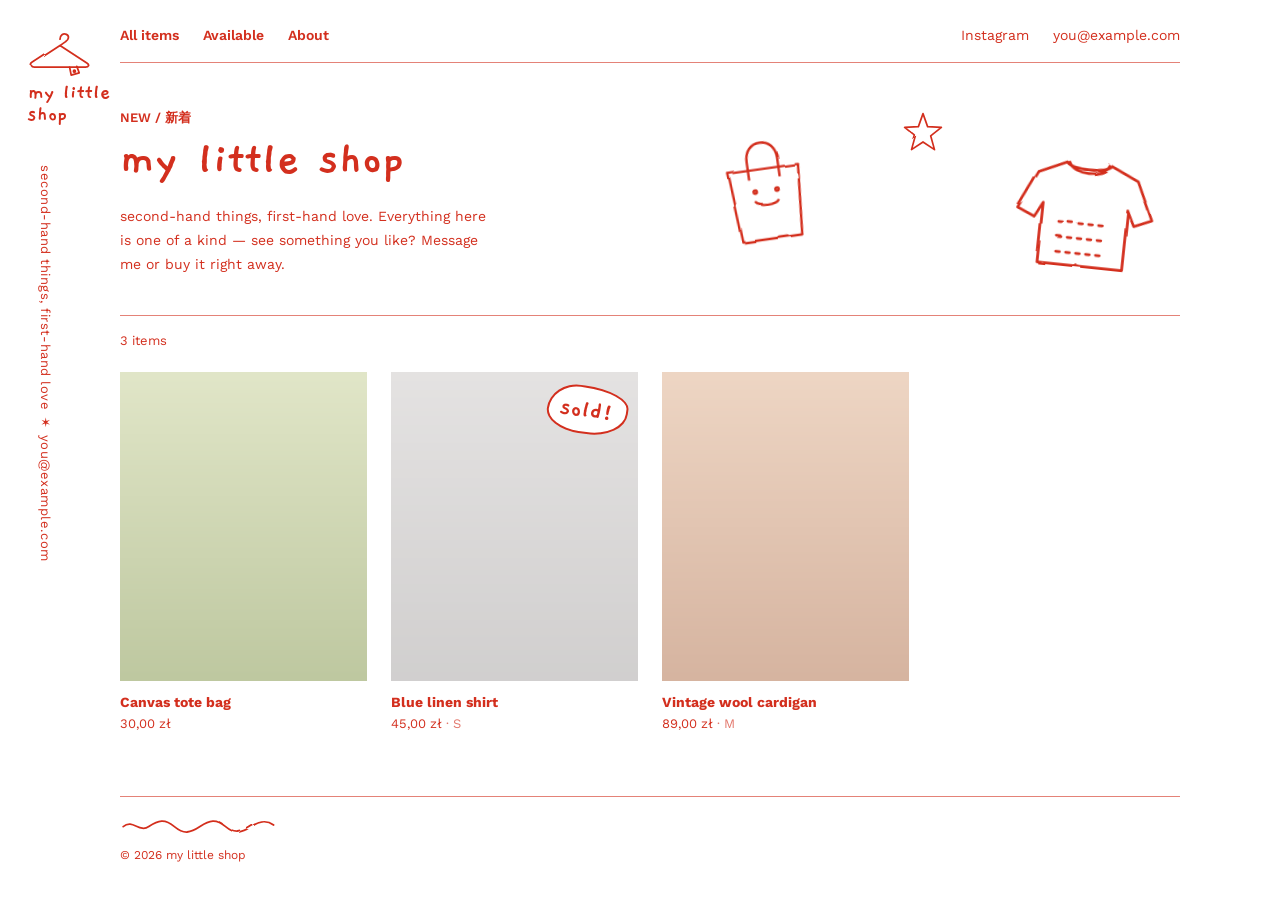
==== index.html @ 4aa9c5c6 "Doodle shop: static site with GitHub-powered admin Co-Authored-By: Claude Opus 5.5 <noreply@anthropi" ====
<!doctype html>
<html lang="en">
<head>
<meta charset="utf-8">
<meta name="viewport" content="width=device-width,initial-scale=1">
<title>my little shop</title>
<link rel="preconnect" href="https://fonts.googleapis.com">
<link href="https://fonts.googleapis.com/css2?family=Gaegu:wght@400;700&family=Work+Sans:wght@400;600;700&display=swap" rel="stylesheet">
<link rel="stylesheet" href="style.css">
<script type="module" src="app.js"></script>
</head>
<body data-page="home"></body>
</html>
---- style.css ----
:root {
  --red: #d32f1e;
  --red-soft: #f6d8d3;
  --bg: #fff;
  --ink: var(--red);
  --hand: 'Gaegu', cursive;
  --sans: 'Work Sans', system-ui, sans-serif;
}

* { box-sizing: border-box; }
html { background: var(--bg); }
body {
  margin: 0;
  font-family: var(--sans);
  font-size: 14px;
  line-height: 1.7;
  color: var(--ink);
  background: var(--bg);
  display: grid;
  grid-template-columns: 120px 1fr;
}
a { color: inherit; text-decoration: none; }
a:hover { text-decoration: underline; text-underline-offset: 3px; }
img { max-width: 100%; display: block; }
h1 { font-size: 20px; font-weight: 700; margin: .2em 0 .6em; line-height: 1.3; }
h3 { font-size: 14px; font-weight: 700; margin: 12px 0 2px; line-height: 1.35; }
.muted { opacity: .65; font-weight: 400; }
.kicker { font-size: 13px; margin: 0; font-weight: 600; }

/* thin red rule, like the reference site */
.rule { height: 1px; background: var(--red); opacity: .6; margin: 14px 0; }

/* ---------- side column with logo + vertical text ---------- */
.side { padding: 28px 0 0 28px; position: sticky; top: 0; height: 100vh; }
.logo { display: flex; flex-direction: column; align-items: flex-start; gap: 2px; }
.logo:hover { text-decoration: none; }
.logo span { font-family: var(--hand); font-size: 22px; font-weight: 700; line-height: 1; }
.logo-mark { width: 64px; }
.vertical {
  writing-mode: vertical-rl;
  margin: 40px 0 0 6px;
  font-size: 13px;
  letter-spacing: .04em;
}

/* ---------- top nav ---------- */
.wrap { padding: 24px 40px 40px 0; max-width: 1100px; width: 100%; }
.top { display: flex; gap: 24px; flex-wrap: wrap; font-weight: 600; font-size: 14px; align-items: center; }
.top .spacer { flex: 1; }
.top a:last-child, .top a[href^="https://instagram"] { font-weight: 400; }
.adminbar { display: flex; gap: 16px; align-items: center; background: var(--red); color: #fff; padding: 6px 14px; font-size: 13px; }
.adminbar form { margin-left: auto; }
.adminbar button { background: none; border: 0; color: #fff; font: inherit; cursor: pointer; }

/* ---------- hero ---------- */
.hero { display: grid; grid-template-columns: 1fr 1fr; gap: 40px; align-items: center; padding: 30px 0 10px; }
.hero h1 { font-family: var(--hand); font-size: 48px; font-weight: 700; margin: 0 0 8px; }
.hero p { max-width: 42ch; }
.hero-doodles { position: relative; height: 180px; }
.hero-doodles .doodle { position: absolute; }
.hero-doodles .bag { width: 110px; left: 8%; top: 20px; transform: rotate(-8deg); }
.hero-doodles .star { width: 46px; left: 45%; top: 0; animation: spin 14s linear infinite; }
.hero-doodles .sweater { width: 150px; right: 4%; top: 40px; transform: rotate(6deg); }
@keyframes spin { to { transform: rotate(360deg); } }

.count { font-size: 13px; margin: 0 0 20px; }

/* ---------- product grid ---------- */
.grid { display: grid; grid-template-columns: repeat(auto-fill, minmax(200px, 1fr)); gap: 40px 24px; }
.card:hover { text-decoration: none; }
.card:hover h3 { text-decoration: underline; text-underline-offset: 3px; }
.thumb { position: relative; aspect-ratio: 4 / 5; background: #f7f3f2; overflow: hidden; }
.thumb img { width: 100%; height: 100%; object-fit: cover; transition: transform .4s; }
.card:hover .thumb img { transform: scale(1.03); }
.card.sold .thumb img { filter: grayscale(1) opacity(.55); }
.price { margin: 0; font-size: 13px; }
.price.big { font-size: 18px; font-weight: 600; margin-bottom: 12px; }
.noimg { display: grid; place-items: center; height: 100%; }
.noimg .doodle { width: 50%; opacity: .5; }
.noimg.big { aspect-ratio: 4/5; background: #f7f3f2; }

/* hand-lettered "sold!" stamp */
.stamp {
  position: absolute; top: 14px; right: 10px;
  font-family: var(--hand); font-weight: 700; font-size: 26px;
  color: var(--red); background: #fff; border: 2px solid var(--red);
  padding: 0 12px; border-radius: 40% 60% 50% 45% / 60% 40% 55% 45%;
  transform: rotate(8deg);
}
.stamp.inline { position: static; display: inline-block; margin-bottom: 8px; }

/* ---------- item page ---------- */
.crumbs { font-size: 13px; margin: 0 0 20px; }
.item { display: grid; grid-template-columns: 1.2fr 1fr; gap: 48px; }
.gallery { display: grid; gap: 12px; }
.info { position: sticky; top: 24px; align-self: start; }
.info dl { display: grid; grid-template-columns: max-content 1fr; gap: 2px 16px; margin: 0 0 16px; font-size: 13px; }
.info dt { font-weight: 600; }
.info dd { margin: 0; }
.desc { border-top: 1px solid var(--red); padding-top: 14px; }
.buy { display: flex; flex-wrap: wrap; gap: 10px; margin: 20px 0 8px; }
.note { font-family: var(--hand); font-size: 18px; display: flex; align-items: center; gap: 6px; line-height: 1.3; }
.note .arrow { width: 36px; flex: none; }

/* ---------- buttons ---------- */
.btn {
  display: inline-block; font: 600 14px var(--sans); padding: 9px 18px;
  border: 1.5px solid var(--red); color: var(--red); background: #fff; cursor: pointer;
}
.btn:hover { text-decoration: none; background: var(--red-soft); }
.btn.solid { background: var(--red); color: #fff; }
.btn.solid:hover { background: #b0251a; }
.btn.ghost { border-style: dashed; }

/* ---------- forms / admin ---------- */
.form { max-width: 620px; display: grid; gap: 16px; }
.form.narrow { max-width: 340px; margin: 40px 0; }
.form label { display: grid; gap: 4px; font-weight: 600; font-size: 13px; }
.form input, .form select, .form textarea {
  font: 400 14px var(--sans); color: #222; padding: 9px 10px;
  border: 1.5px solid var(--red); border-radius: 0; background: #fff;
}
.form input:focus, .form select:focus, .form textarea:focus { outline: 3px solid var(--red-soft); }
.form .row { display: grid; grid-template-columns: 1fr 1fr; gap: 16px; }
.form .btn { justify-self: start; }
.thumbs { display: flex; gap: 10px; flex-wrap: wrap; }
.thumbpick { width: 90px; font-weight: 400 !important; }
.thumbpick img { aspect-ratio: 1; object-fit: cover; }
.error { background: var(--red); color: #fff; padding: 6px 10px; }

table.admin { width: 100%; border-collapse: collapse; font-size: 13px; margin-top: 20px; }
table.admin th { text-align: left; font-weight: 600; border-bottom: 1px solid var(--red); padding: 6px 8px; }
table.admin td { border-bottom: 1px solid var(--red-soft); padding: 8px; vertical-align: middle; }
table.admin img { width: 48px; height: 60px; object-fit: cover; }
table.admin select { font: inherit; color: var(--red); border: 1px solid var(--red); padding: 2px 4px; }
.actions { display: flex; gap: 12px; }
form.inline { display: inline; margin: 0; }
button.link { background: none; border: 0; color: inherit; font: inherit; padding: 0; cursor: pointer; text-decoration: underline; }

.empty { text-align: center; padding: 60px 0; font-family: var(--hand); font-size: 22px; }
.empty .doodle { width: 140px; margin: 0 auto 10px; }
.prose { max-width: 60ch; }
.prose .sweater { width: 140px; margin-top: 20px; transform: rotate(-5deg); }

footer { margin-top: 60px; font-size: 12px; }
footer .squiggle { width: 160px; display: block; margin: 20px 0 4px; }

/* ---------- phones ---------- */
@media (max-width: 760px) {
  body { display: block; }
  .side { position: static; height: auto; padding: 16px 16px 0; }
  .logo { flex-direction: row; align-items: center; gap: 8px; }
  .logo-mark { width: 44px; }
  .vertical { display: none; }
  .wrap { padding: 12px 16px 32px; }
  .top { gap: 14px; }
  .top .spacer, .top a[href^="mailto"] { display: none; }
  .hero { grid-template-columns: 1fr; gap: 0; padding-top: 10px; }
  .hero h1 { font-size: 38px; }
  .hero-doodles { height: 130px; }
  .hero-doodles .bag { width: 80px; }
  .hero-doodles .sweater { width: 110px; }
  .grid { grid-template-columns: 1fr 1fr; gap: 28px 14px; }
  .item { grid-template-columns: 1fr; gap: 24px; }
  .info { position: static; }
  .form .row { grid-template-columns: 1fr; }
}

/* ---------- admin extras ---------- */
.steps { margin: 0; padding-left: 20px; }
.flash { font-family: var(--hand); font-size: 20px; border: 2px dashed var(--red); padding: 6px 14px; display: inline-block; }
.adminlinks { display: flex; align-items: center; gap: 20px; }
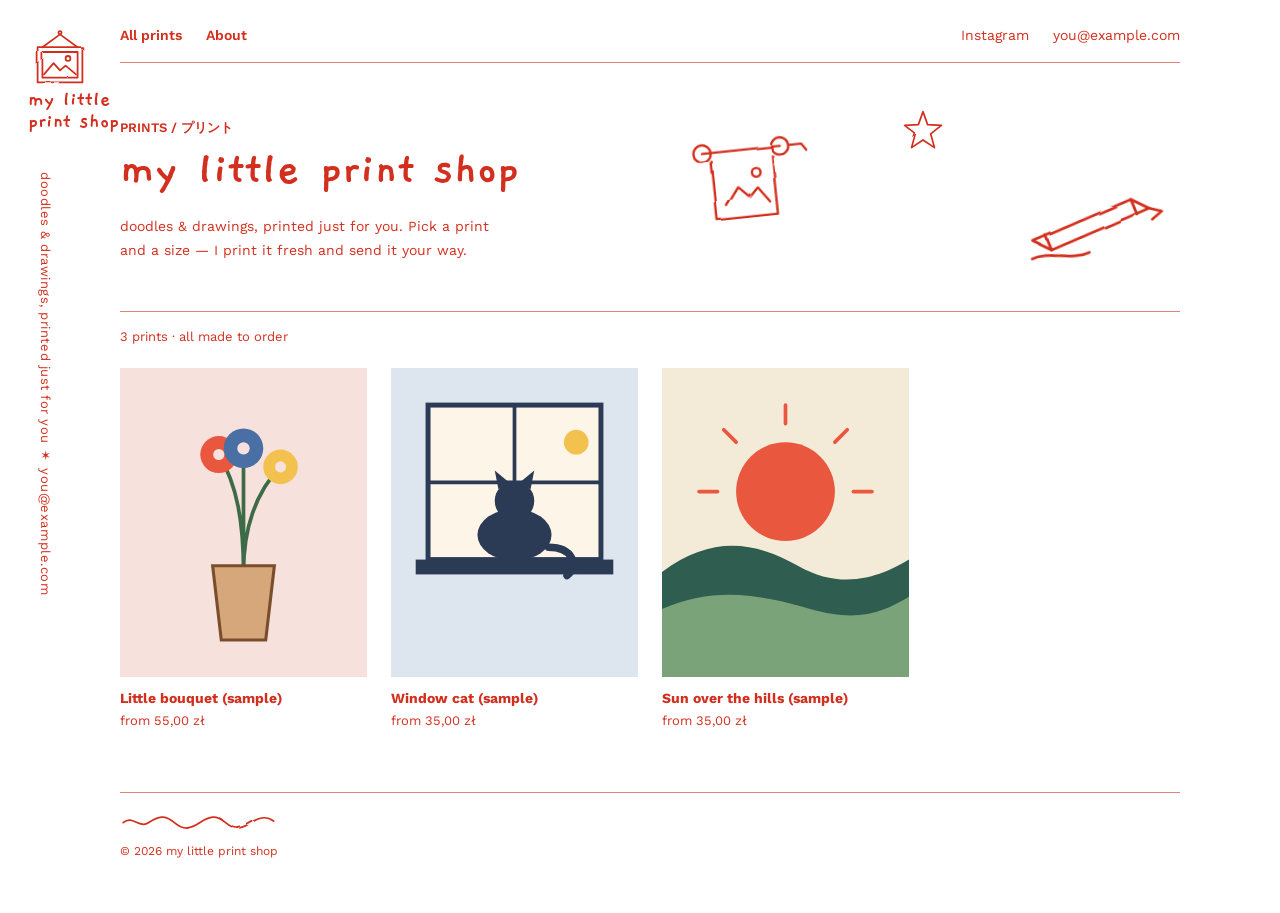
==== commit 611e1d69: "Turn the shop into a print-to-order print shop Prints have sizes with their own prices and optional " ====
--- a/index.html
+++ b/index.html
@@ -3,7 +3,7 @@
 <head>
 <meta charset="utf-8">
 <meta name="viewport" content="width=device-width,initial-scale=1">
-<title>my little shop</title>
+<title>my little print shop</title>
 <link rel="preconnect" href="https://fonts.googleapis.com">
 <link href="https://fonts.googleapis.com/css2?family=Gaegu:wght@400;700&family=Work+Sans:wght@400;600;700&display=swap" rel="stylesheet">
 <link rel="stylesheet" href="style.css">
--- a/style.css
+++ b/style.css
@@ -58,9 +58,9 @@
 .hero p { max-width: 42ch; }
 .hero-doodles { position: relative; height: 180px; }
 .hero-doodles .doodle { position: absolute; }
-.hero-doodles .bag { width: 110px; left: 8%; top: 20px; transform: rotate(-8deg); }
+.hero-doodles .roller { width: 130px; left: 4%; top: 20px; transform: rotate(-6deg); }
 .hero-doodles .star { width: 46px; left: 45%; top: 0; animation: spin 14s linear infinite; }
-.hero-doodles .sweater { width: 150px; right: 4%; top: 40px; transform: rotate(6deg); }
+.hero-doodles .pencil { width: 150px; right: 2%; top: 80px; transform: rotate(-4deg); }
 @keyframes spin { to { transform: rotate(360deg); } }
 
 .count { font-size: 13px; margin: 0 0 20px; }
@@ -140,7 +140,7 @@
 .empty { text-align: center; padding: 60px 0; font-family: var(--hand); font-size: 22px; }
 .empty .doodle { width: 140px; margin: 0 auto 10px; }
 .prose { max-width: 60ch; }
-.prose .sweater { width: 140px; margin-top: 20px; transform: rotate(-5deg); }
+.prose .roller { width: 140px; margin-top: 20px; transform: rotate(-5deg); }
 
 footer { margin-top: 60px; font-size: 12px; }
 footer .squiggle { width: 160px; display: block; margin: 20px 0 4px; }
@@ -158,8 +158,8 @@
   .hero { grid-template-columns: 1fr; gap: 0; padding-top: 10px; }
   .hero h1 { font-size: 38px; }
   .hero-doodles { height: 130px; }
-  .hero-doodles .bag { width: 80px; }
-  .hero-doodles .sweater { width: 110px; }
+  .hero-doodles .roller { width: 100px; }
+  .hero-doodles .pencil { width: 110px; top: 60px; }
   .grid { grid-template-columns: 1fr 1fr; gap: 28px 14px; }
   .item { grid-template-columns: 1fr; gap: 24px; }
   .info { position: static; }
@@ -170,3 +170,27 @@
 .steps { margin: 0; padding-left: 20px; }
 .flash { font-family: var(--hand); font-size: 20px; border: 2px dashed var(--red); padding: 6px 14px; display: inline-block; }
 .adminlinks { display: flex; align-items: center; gap: 20px; }
+
+/* ---------- print sizes ---------- */
+.sizes { border: 0; padding: 0; margin: 0 0 12px; display: flex; flex-wrap: wrap; gap: 8px; }
+.sizes legend { font-weight: 600; font-size: 13px; margin-bottom: 6px; padding: 0; }
+.sizes input { position: absolute; opacity: 0; }
+.sizes span { display: inline-block; min-width: 52px; text-align: center; border: 1.5px solid var(--red); padding: 5px 14px; cursor: pointer; font-weight: 600; }
+.sizes input:checked + span { background: var(--red); color: #fff; }
+.sizes input:focus-visible + span { outline: 3px solid var(--red-soft); }
+.onesize { font-size: 13px; margin: 0; }
+.desc { margin-top: 18px; }
+
+.sizefield .label { font-weight: 600; font-size: 13px; margin: 0 0 6px; }
+.sizetable { width: 100%; border-collapse: collapse; }
+.sizetable th { text-align: left; font-size: 12px; font-weight: 600; padding: 0 6px 4px 0; }
+.sizetable td { padding: 0 6px 6px 0; }
+.sizetable input { width: 100%; }
+.sizetable td:first-child { width: 22%; } .sizetable td:nth-child(2) { width: 22%; }
+.sizefield .link { margin-top: 2px; font-size: 13px; }
+@media (max-width: 760px) {
+  .sizetable thead { display: none; }
+  .sizetable tr { display: grid; grid-template-columns: 1fr 1fr; gap: 6px; margin-bottom: 12px; }
+  .sizetable td { width: auto !important; padding: 0; }
+  .sizetable td:nth-child(3) { grid-column: 1 / -1; }
+}
